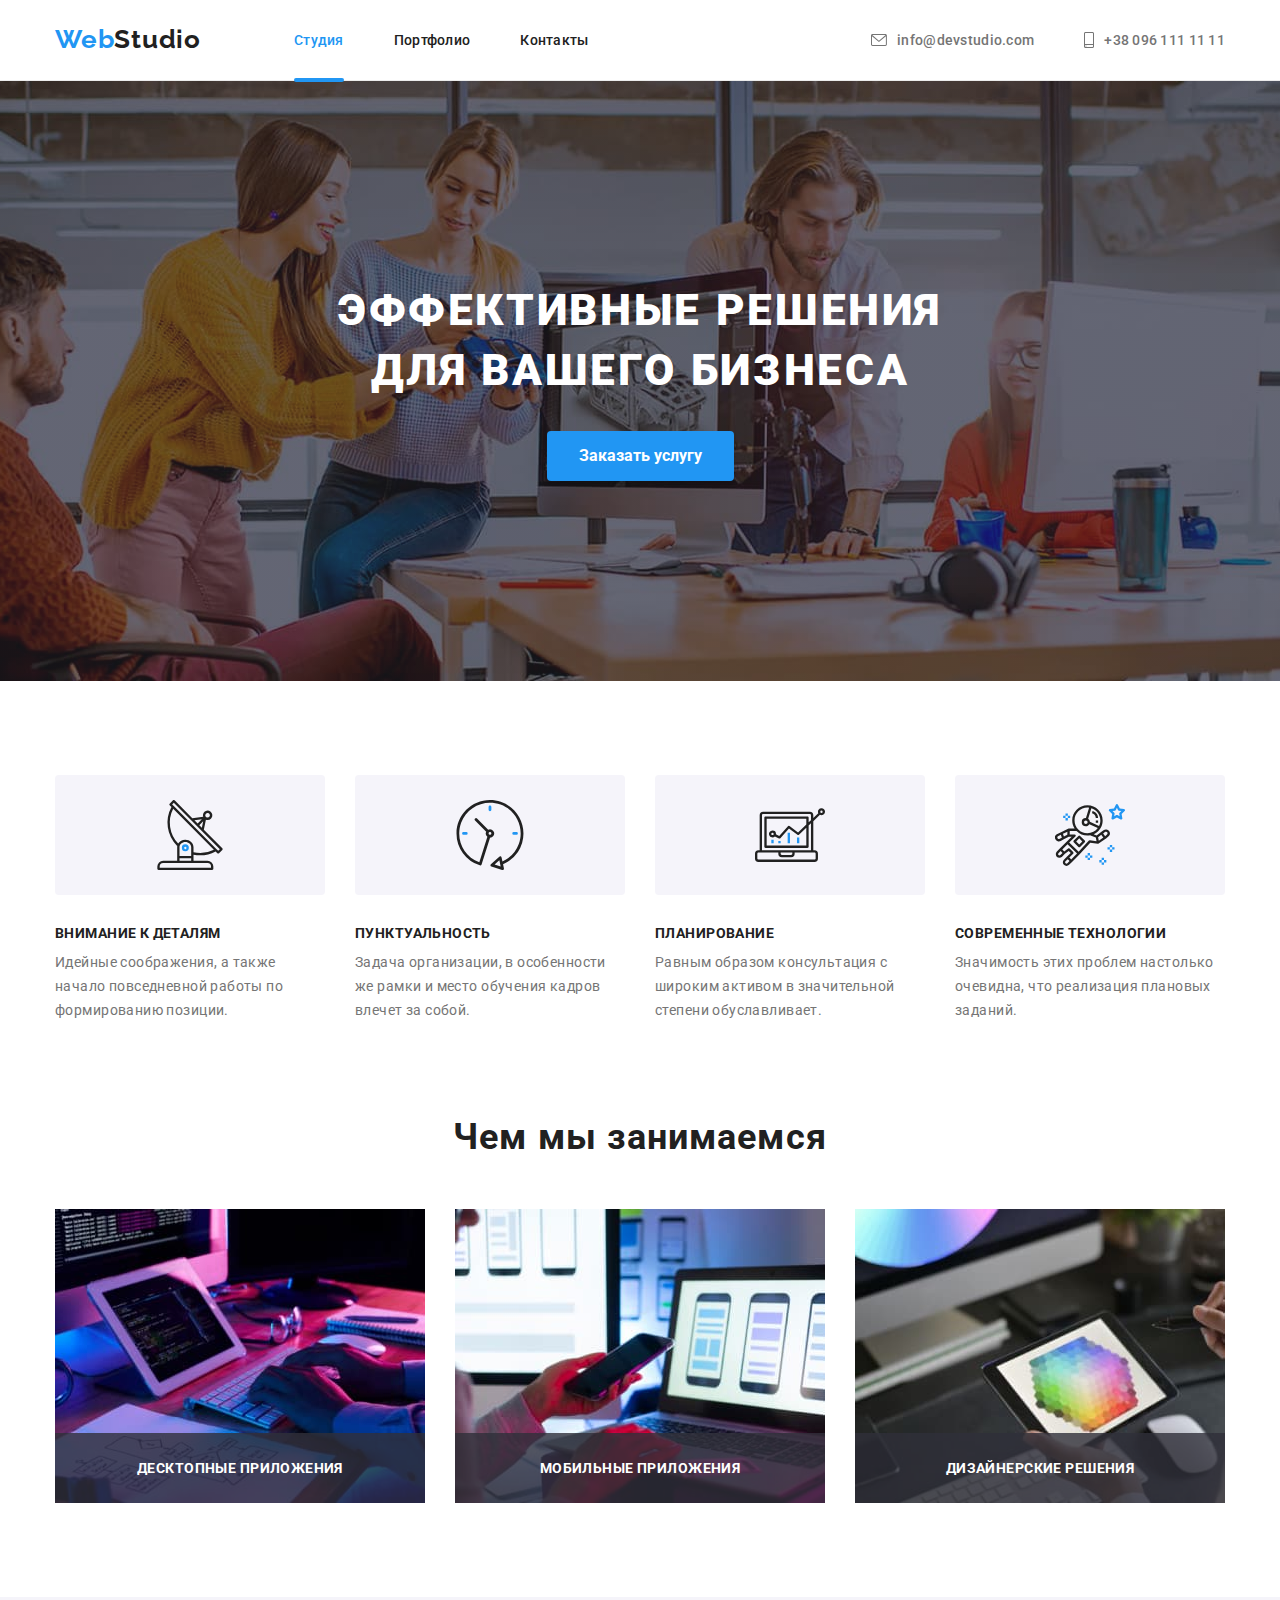
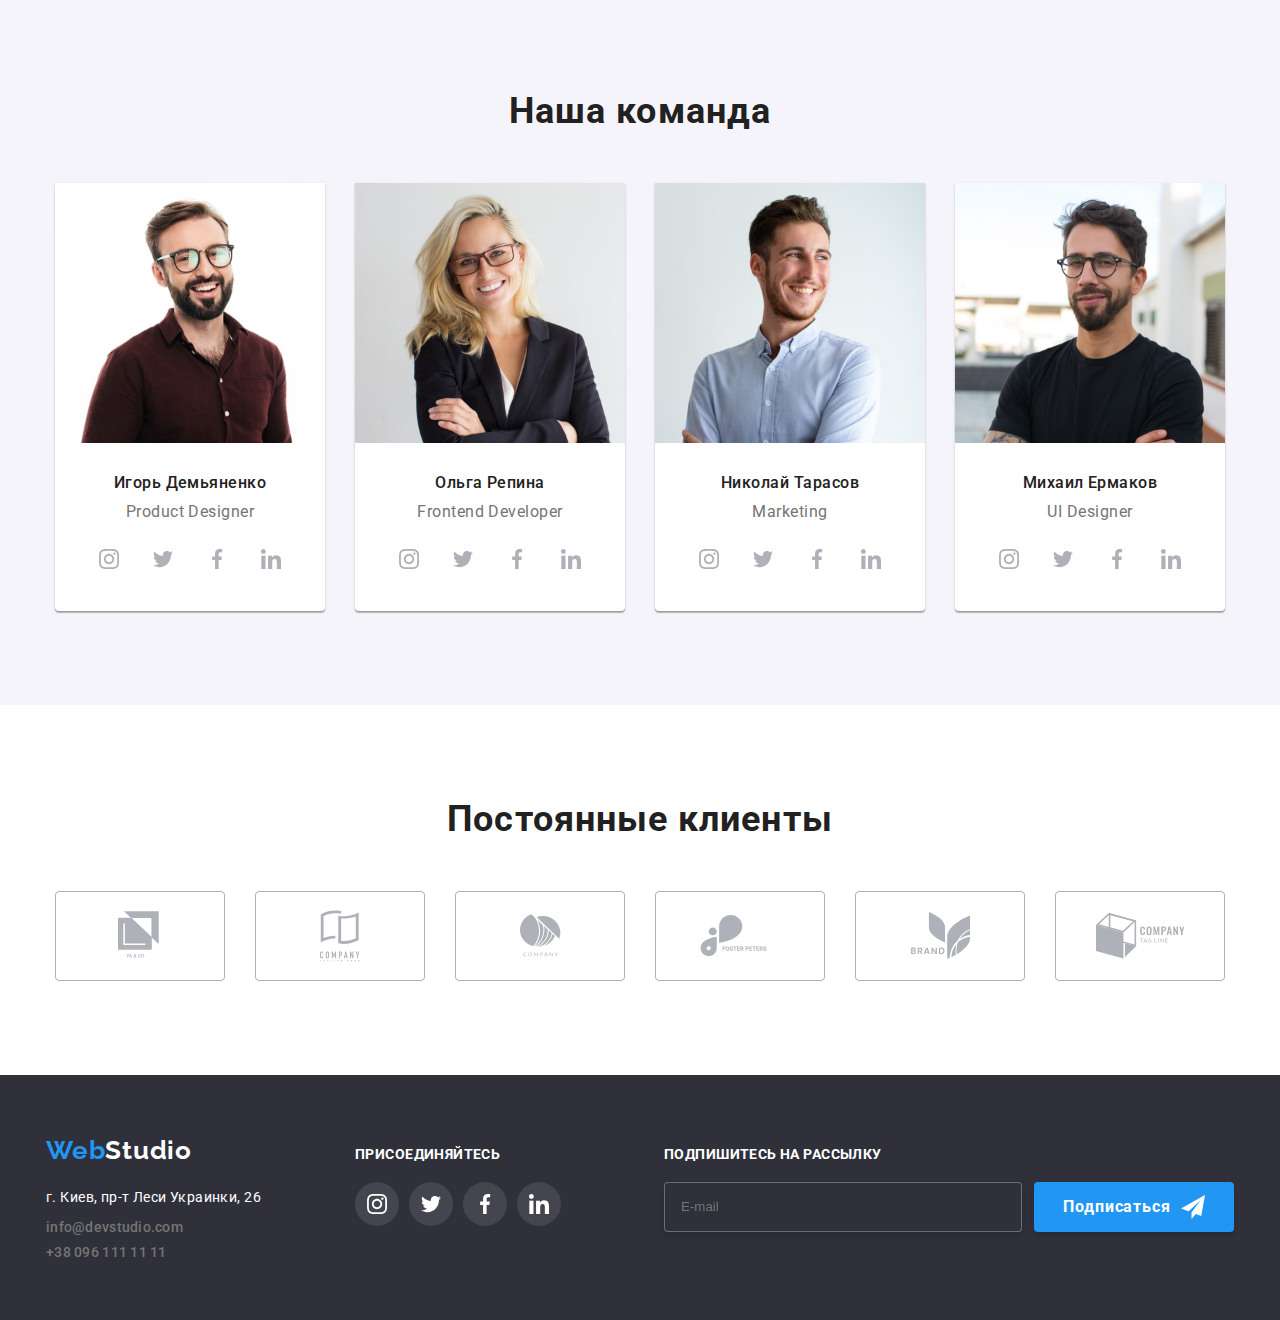
==== index.html @ bc247e1e "Создан репо goit-markup-hw-06" ====
<!DOCTYPE html>
<html lang="ru">
<head>
    <meta charset="UTF-8">
    <meta name="viewport" content="width=device-width, initial-scale=1.0">
    <title>Web Studio</title>
    <link rel="preconnect" href="https://fonts.gstatic.com">
    <link href="https://fonts.googleapis.com/css2?family=Raleway:wght@700&family=Roboto:wght@400;500;700;900&display=swap"
          rel="stylesheet">
    <link rel="stylesheet" href="https://cdnjs.cloudflare.com/ajax/libs/modern-normalize/1.0.0/modern-normalize.min.css"
    integrity="sha512-ISS7cAi1PEhQ8jnbJpJZMd29NlhNj4AWYyLOSp2CE/CsHxTCu+r+t0D2yoJudVrd0/8fTVPUVDzY5Tvli75u/g=="
    crossorigin="anonymous"/>
    <link rel="stylesheet" href="./css/styles.css">
</head>
<body>
    
    <!----header---->

    <header class="header">
        <div class="container">
        <nav class="navigation-header">
    <!----logo----->
            <a href="index.html" class="logo"><span class="logo-color" lang="en">Web</span>Studio</a>
    <!----header navigation-->
        <ul class="navigation-menu">
            <li class="navigation-list">
                <a href="./index.html" class="navigation-link current">Студия</a>
            </li>
            <li class="navigation-list">
                <a href="./portfolio.html" class="navigation-link">Портфолио</a>
            </li>
            <li class="navigation-list">
                <a href="#contacts" class="navigation-link">Контакты</a>
            </li>
        </ul>
        </nav>

    <!--header contacts-->
       
        <ul class="contacts-menu">
            <li class="contacts-list">
                <a href="mailto:info@devstudio.com" class="contacts-link">
                    <svg class="icon-contacts" width="16" height="12">
                        <use href="./images/sprite/sprite.svg#icon-envelope"></use>
                    </svg>info@devstudio.com</a>
            </li>
            <li class="contacts-list">
                <a href="tel:+380961111111" class="contacts-link">
                    <svg class="icon-contacts" width="10" height="16">
                        <use href="./images/sprite/sprite.svg#icon-smartphone"></use>
                    </svg>+38 096 111 11 11</a>
            </li>
        </ul>
    
        </div>
    </header>
    
    <main>
    
    <!--🦸---HERO----->

        <section class="hero">
            <div class="hero-container">
            <h1 class="heading-hero">Эффективные решения для вашего бизнеса</h1>
            <button class="modal-btn-hero" type="button" data-modal-open>Заказать услугу</button>
            </div>
        </section>
   
    <!-----FEATURES----->

        <section class="about section no-padding">
            <div class="container">
            <h2 hidden>особенности</h2>
            <ul class="about-list-menu">
                <li class="about-list icon-antenna">
                    <h3 class="about-header">Внимание к деталям</h3>
                    <p class="about-description">Идейные соображения, а также начало повседневной работы по формированию позиции.</p>
                </li>
                <li class="about-list icon-clock">
                    <h3 class="about-header">Пунктуальность</h3>
                    <p class="about-description">Задача организации, в особенности же рамки и место обучения кадров влечет за собой.</p>
                </li>
                <li class="about-list icon-diagram">
                    <h3 class="about-header">Планирование</h3>
                    <p class="about-description">Равным образом консультация с широким активом в значительной степени обуславливает.</p>
                </li>
                <li class="about-list icon-astronaut">
                    <h3 class="about-header">Современные технологии</h3>
                    <p class="about-description">Значимость этих проблем настолько очевидна, что реализация плановых заданий.</p>
                </li>
            </ul>
            </div>
        </section>

    <!-------WE DO------->

        <section class="wedo section">
            <div class="container">
            <h2 class="wedo-header">Чем мы занимаемся</h2>
            <ul class="wedo-list-menu">
                <li class="wedo-list">
                    <img class="wedo-list-img" src="./images/about/code.jpg" alt="пишет код" width="370" height="294">
                    <div class="product-actions">
                        <p class="article-title">Десктопные приложения</p>
                    </div>
                </li>
                <li class="wedo-list">
                    <img class="wedo-list-img" src="./images/about/phone.jpg" alt="создает макет" width="370" height="294">
                    <div class="product-actions">
                        <p class="article-title">Мобильные приложения</p>
                    </div>
                </li>
                <li class="wedo-list">
                    <img class="wedo-list-img" src="./images/about/color.jpg" alt="выбирает цветовую палитру" width="370" height="294">
                    <div class="product-actions">
                        <p class="article-title">Дизайнерские решения</p>
                    </div>
                </li>
            </ul>
            </div>
        </section>

    <!------OUR TEAM------>

        <section class="team section">
            <div class="container">
            <h3 class="team-header">Наша команда</h3>
            
            <ul class="team-list-menu">
                <li class="team-list">
                    <img class="team-list-img" src="./images/our-team/team-1.jpg" alt="фото Игорь Демьяненко" width="270" height="260">
            <div class="team-list-content">
                    <h3 class="team-name">Игорь Демьяненко</h3>
                    <p class="team-description">Product Designer</p>
            <ul class="social-team-menu">
                <li class="social-list list">
                    <a class="social-link" href="">
                        <svg class="social-list-icon">
                            <use href="./images/sprite/sprite.svg#icon-instagram"></use>
                        </svg>
                    </a>
                </li>
                <li class="social-list list">
                    <a class="social-link" href="">
                        <svg class="social-list-icon">
                            <use href="./images/sprite/sprite.svg#icon-twitter"></use>
                        </svg>
                    </a>
                </li>
                <li class="social-list list">
                    <a class="social-link" href="">
                        <svg class="social-list-icon">
                            <use href="./images/sprite/sprite.svg#icon-facebook-1"></use>
                        </svg>
                    </a>
                </li>
                <li class="social-list list">
                    <a class="social-link" href="">
                        <svg class="social-list-icon">
                            <use href="./images/sprite/sprite.svg#icon-linkedin"></use>
                        </svg>
                    </a>
                </li>
            </ul>
            </div>
                </li>

                <li class="team-list">
                    <img class="team-list-img" src="./images/our-team/team-2.jpg" alt="фото Ольга Репина" width="270" height="260">
            <div class="team-list-content">   
                    <h3 class="team-name">Ольга Репина</h3>
                    <p class="team-description">Frontend Developer</p>
            <ul class="social-team-menu">
                <li class="social-list list">
                    <a class="social-link" href="">
                        <svg class="social-list-icon">
                            <use href="./images/sprite/sprite.svg#icon-instagram"></use>
                        </svg>
                    </a>
                </li>
                <li class="social-list list">
                    <a class="social-link" href="">
                        <svg class="social-list-icon">
                            <use href="./images/sprite/sprite.svg#icon-twitter"></use>
                        </svg>
                    </a>
                </li>
                <li class="social-list list">
                    <a class="social-link" href="">
                        <svg class="social-list-icon">
                            <use href="./images/sprite/sprite.svg#icon-facebook-1"></use>
                        </svg>
                    </a>
                </li>
                <li class="social-list list">
                    <a class="social-link" href="">
                        <svg class="social-list-icon">
                            <use href="./images/sprite/sprite.svg#icon-linkedin"></use>
                        </svg>
                    </a>
                </li>
            </ul>
            </div>

                </li>
                <li class="team-list">
                    <img class="team-list-img" src="./images/our-team/team-3.jpg" alt="фото Николай Тарасов" width="270" height="260">
            <div class="team-list-content">   
                    <h3 class="team-name">Николай Тарасов</h3>
                    <p class="team-description">Marketing</p>
            <ul class="social-team-menu">
                <li class="social-list list">
                    <a class="social-link" href="">
                        <svg class="social-list-icon">
                            <use href="./images/sprite/sprite.svg#icon-instagram"></use>
                        </svg>
                    </a>
                </li>
                <li class="social-list list">
                    <a class="social-link" href="">
                        <svg class="social-list-icon">
                            <use href="./images/sprite/sprite.svg#icon-twitter"></use>
                        </svg>
                    </a>
                </li>
                <li class="social-list list">
                    <a class="social-link" href="">
                        <svg class="social-list-icon">
                            <use href="./images/sprite/sprite.svg#icon-facebook-1"></use>
                        </svg>
                    </a>
                </li>
                <li class="social-list list">
                    <a class="social-link" href="">
                        <svg class="social-list-icon">
                            <use href="./images/sprite/sprite.svg#icon-linkedin"></use>
                        </svg>
                    </a>
                </li>
            </ul>
            </div>
                </li>

                <li class="team-list">
                    <img class="team-list-img" src="./images/our-team/team-4.jpg" alt="фото Михаил Ермаков" width="270" height="260">
            <div class="team-list-content"> 
                    <h3 class="team-name">Михаил Ермаков</h3>
                    <p class="team-description">UI Designer</p>
                    <ul class="social-team-menu">
                        <li class="social-list list">
                            <a class="social-link" href="">
                                <svg class="social-list-icon">
                                    <use href="./images/sprite/sprite.svg#icon-instagram"></use>
                                </svg>
                            </a>
                        </li>
                        <li class="social-list list">
                            <a class="social-link" href="">
                                <svg class="social-list-icon">
                                    <use href="./images/sprite/sprite.svg#icon-twitter"></use>
                                </svg>
                            </a>
                        </li>
                        <li class="social-list list">
                            <a class="social-link" href="">
                                <svg class="social-list-icon">
                                    <use href="./images/sprite/sprite.svg#icon-facebook-1"></use>
                                </svg>
                            </a>
                        </li>
                        <li class="social-list list">
                            <a class="social-link" href="">
                                <svg class="social-list-icon">
                                    <use href="./images/sprite/sprite.svg#icon-linkedin"></use>
                                </svg>
                            </a>
                        </li>
                    </ul>
                    </div>
                </li>
            </ul>
            </div>
        </section>
    </main>

    <!------OUR CLIENTS------->

    <section class="our-clients section">
        <div class="container">
            <h2 class="our-clients-header">Постоянные клиенты</h2>
            <ul class="our-clients-menu">
                <li class="our-clients-list list">
                    <a class="our-clients-link" href="">
                        <svg class="our-clients-icon" width="45" height="50">
                            <use href="./images/sprite/sprite.svg#icon-logo-1"></use>
                        </svg>
                    </a>
                </li>
                <li class="our-clients-list list">
                    <a class="our-clients-link" href="">
                        <svg class="our-clients-icon" width="40" height="52">
                            <use href="./images/sprite/sprite.svg#icon-logo-2"></use>
                        </svg>
                    </a>
                </li>
                <li class="our-clients-list list">
                    <a class="our-clients-link" href="">
                        <svg class="our-clients-icon" width="41" height="43">
                            <use href="./images/sprite/sprite.svg#icon-logo-3"></use>
                        </svg>
                    </a>
                </li>
                <li class="our-clients-list list">
                    <a class="our-clients-link" href="">
                        <svg class="our-clients-icon" width="80" height="42">
                            <use href="./images/sprite/sprite.svg#icon-logo-4"></use>
                        </svg>
                    </a>
                </li>
                <li class="our-clients-list list">
                    <a class="our-clients-link" href="">
                        <svg class="our-clients-icon" width="59" height="47">
                            <use href="./images/sprite/sprite.svg#icon-logo-5"></use>
                        </svg>
                    </a>
                </li>
                <li class="our-clients-list list">
                    <a class="our-clients-link" href="">
                        <svg class="our-clients-icon" width="89" height="46">
                            <use href="./images/sprite/sprite.svg#icon-logo-6"></use>
                        </svg>
                    </a>
                </li>
            </ul>
        </div>

    </section>

    <!-----📧☎️ Footer----->

    <footer class="footer">
        <div class="container">

        <div class="footer-address-content">
        <a class="logo" href="index.html"><span lang="en">Web</span><span class="logo-color">Studio</span></a>
        <address class="address-footer">
            <ul class="footer-list-menu">
                <li class="footer-list"> г. Киев, пр-т Леси Украинки, 26
                </li>
                <li class="footer-list"><a class="contacts-link" href="mailto:info@devstudio.com">info@devstudio.com</a>
                </li>
                <li class="footer-list"><a class="contacts-link" href="tel:+380961111111">+38 096 111 11 11</a>
                </li>
            </ul>
        </address>
        </div>

        <div class="footer-social-content">
            <b class="footer-tagline">присоединяйтесь</b>
            <ul class="footer-social-menu">
                <li class="footer-social-list list">
                    <a class="footer-social-link" href="">
                        <svg class="footer-social-icon">
                            <use href="./images/sprite/sprite.svg#icon-instagram"></use>
                        </svg>
                    </a>
                </li>
                <li class="footer-social-list list">
                    <a class="footer-social-link" href="">
                        <svg class="footer-social-icon">
                            <use href="./images/sprite/sprite.svg#icon-twitter"></use>
                        </svg>
                    </a>
                </li>
                <li class="footer-social-list list">
                    <a class="footer-social-link" href="">
                        <svg class="footer-social-icon">
                            <use href="./images/sprite/sprite.svg#icon-facebook-1"></use>
                        </svg>
                    </a>
                </li>
                <li class="footer-social-list list">
                    <a class="footer-social-link" href="">
                        <svg class="footer-social-icon">
                            <use href="./images/sprite/sprite.svg#icon-linkedin"></use>
                        </svg>
                    </a>
                </li>
            </ul>
        </div>
        <div class="email-input">
            <b class="footer-form-tagline">Подпишитесь на рассылку</b>
            <form action="#" class="footer-submit-form">
                <div class="footer-input">
                    <input type="email" name="email" id="email" placeholder="E-mail" class="footer-form-input">
                    <button type="submit" class="footer-btn-submit">Подписаться 
                        <svg class="icon-send" width="24" height="24">
                        <use href="./images/sprite/sprite.svg#icon-icon-send"></use>
                        </svg>
                    </button>
                </div>
            </form>
        </div>

        </div>
    </footer>

    <!-----Backdrop----->

    <div class="backdrop is-hidden" data-modal>
        <div class="modal">
            <button type="button" class="close-btn" data-modal-close>
                <svg class="close-btn-icon">
                    <use href="./images/sprite/sprite.svg#icon-close-btn"></use>
                </svg>
            </button>

    <!-----Madal Form----->

            <form action="#" class="modal-form">
                <p class="title-madal-form">Оставьте свои данные, мы вам перезвоним</p>
                <label class="madal-form-field">Имя
                    <span class="modal-form-input-wrapper">
                <input type="text" class="modal-form-input" name="name" id="name">
                <svg class="madal-form-input-icon" width="12" height="12">
                    <use href="./images/sprite/sprite.svg#icon-person-black"></use>
                </svg>
                </span>
                </label>

                <label  class="madal-form-field">Телефон
                    <span class="modal-form-input-wrapper">
                <input type="tel" class="modal-form-input" name="tel" id="tel">
                <svg class="madal-form-input-icon" width="13" height="13">
                    <use href="./images/sprite/sprite.svg#icon-phone-black"></use>
                </svg>
                </span>
                </label>

                <label class="madal-form-field">Почта
                    <span class="modal-form-input-wrapper">
                <input type="email" class="modal-form-input" name="email" id="E-mail">
                <svg class="madal-form-input-icon" width="15" height="12">
                    <use href="./images/sprite/sprite.svg#icon-email-black"></use>
                </svg>
                </span>
                </label>

                <label class="madal-form-field">Комментарий
                    <textarea class="modal-form-message" name="user-message" placeholder="Введите текст"></textarea>
                </label>

                <input id="user-policy" type="checkbox" name="check" value="accept-check" class="modal-form-check visually-hidden">
                <label for="user-policy" class="modal-form-check-text">Соглашаюсь с рассылкой и принимаю <a href="">Условия договора</a></label>
                <button type="submit" class="modal-form-btm">Отправить</button>
            </form>
        </div>
    </div>
    <script src="./js/madal.js"></script>
</body>

</html>
---- css/styles.css ----
/* ============================== ROOT  ======================== */

:root {
  /* ========= color ============ */

  --primary-text-color: #757575;
  --primary-heading-color: #212121;
  --primary-active-color: #2196f3;
  --primary-logo-color: #2196f3;
  --white-color: #ffffff;
  --black-color: #212121;

  /* ----------- font ---------- */
  --main-font: Roboto, sans-serif;
  --logo-font: Raleway, sans-serif;

  /* ----------- background ---------- */
  --main-background-color: #ffffff;
  --secondary-background-color-hero: #2f303a;
  --background-color-footer: #2f303a;
  --background-color-team: #f5f4fa;
  --background-btn-hero: #2196f3;
  --background-color-portfolio-projects: #e5e5e5;
  --background-color-btn: #f5f4fa;
  --background-icon: #2196f3;

  /* ------------- border ---------- */
  --border-color-project: #eeeeee;
}

.visually-hidden {
  position: absolute !important;
  clip: rect(1px, 1px, 1px, 1px);
  padding: 0 !important;
  border: 0 !important;
  height: 1px !important;
  width: 1px !important;
  overflow: hidden;
}

/* ===================== COMPONENTS =========================== */

/* ===================== Минимальный сброс ==================== */

html {
  box-sizing: border-box;
}

*,
*::before,
*::after {
  box-sizing: inherit;
}

* body {
  font-family: var(--main-font);
  color: var(--primary-text-color);
  background-color: var(--main-background-color);
  margin: 0;
}

a {
  text-decoration: none;
}

ul {
  list-style: none;
}

.navigation-list .current {
  color: var(--primary-active-color);
}

ul,
ol {
  margin: 0;
  padding: 0;
}

h1,
h2,
h3,
h4,
h5,
h6 {
  margin: 0;
}

p {
  margin: 0;
}

img {
  display: block;
  max-width: 100%;
  height: auto;
}

.container {
  width: 1200px;
  margin: 0 auto;
  padding: 0 15px;
}

.section {
  padding-top: 94px;
  padding-bottom: 94px;
}

/* ===================== HEADER =========================== */

.header {
  border-bottom: 1px solid #ececec;
}

.logo {
  margin-right: 93px;
  margin-top: 24px;
  margin-bottom: 25px;

  font-family: var(--logo-font);
  font-weight: bold;
  font-size: 26px;
  line-height: 1.192;
  letter-spacing: 0.03em;
  color: var(--black-color);
}

.logo-color {
  color: var(--primary-logo-color);
}

.navigation-link {
  font-family: var(--main-font);
  font-weight: 500;
  font-size: 14px;
  line-height: 1.333;
  letter-spacing: 0.02em;
  color: var(--primary-heading-color);

  transition-property: all;
  transition-duration: 250ms;
  transition-timing-function: cubic-bezier(0.4, 0, 0.2, 1);
  transition-delay: 0s;
}

.contacts-link {
  font-family: var(--main-font);
  font-weight: 500;
  font-size: 14px;
  line-height: 1.142;
  letter-spacing: 0.02em;
  color: var(--primary-text-color);
  text-decoration: none;
  align-items: center;
  display: flex;

  transition-property: all;
  transition-duration: 250ms;
  transition-timing-function: cubic-bezier(0.4, 0, 0.2, 1);
  transition-delay: 0s;
}

.navigation-link:hover,
.navigation-link:focus,
.contacts-link:hover,
.contacts-link:focus {
  color: var(--primary-active-color);
}

.navigation-list {
  position: relative;
}

.navigation-link.current::before {
  opacity: 1;
}

.navigation-link::before {
  display: inline-block;
  content: '';
  position: absolute;
  left: 0px;
  bottom: -32px;
  width: 100%;
  height: 4px;
  background-color: #2196f3;
  border-radius: 2px;
  opacity: 0;
}

.header .container {
  width: 1200px;
  margin: auto;
  display: flex;
}

.navigation-header {
  display: flex;
  align-items: center;
}

.navigation-menu {
  display: flex;
  align-items: center;
}

.header .navigation-list:not(:last-child) {
  margin-right: 50px;
}

.contacts-menu {
  display: flex;
  align-items: center;
  margin-left: auto;
}

.header .contacts-list:not(:last-child) {
  margin-right: 50px;
}

.icon-contacts {
  margin-right: 10px;
  fill: currentColor;
}

/* ======================== END OF HEADER ===================================== */

/* ===========================   HERO   ======================================= */

.hero {
  display: flex;
  justify-content: center;
  text-align: center;
  max-width: 1600px;
  padding-top: 200px;
  padding-bottom: 200px;
  margin: 0 auto;
  max-height: 600px;

  background-color: var(--secondary-background-color-hero);
  background-image: linear-gradient(
      to right,
      rgba(47, 48, 58, 0.4),
      rgba(47, 48, 58, 0.4)
    ),
    url(../images/Hero/Img.jpg);
  background-repeat: no-repeat;
  background-position: center;
  background-size: cover;
}

.heading-hero {
  font-family: var(--main-font);
  font-weight: 900;
  font-size: 44px;
  line-height: 1.363;
  text-align: center;
  text-transform: uppercase;
  letter-spacing: 0.06em;
  max-width: 696px;
  color: var(--white-color);
  margin-bottom: 30px;
}

.modal-btn-hero {
  font-family: var(--main-font);
  font-weight: bold;
  font-size: 16px;
  line-height: 1.875;
  color: var(--white-color);
  background: var(--background-btn-hero);
  box-shadow: 0px 4px 4px rgba(0, 0, 0, 0.15);
  border-radius: 4px;
  border: none;
  cursor: pointer;
  padding: 10px 32px;
}

/* ===========================   END HERO   ======================================= */

/* ===========================   FEATURES   ======================================= */

.no-padding {
  padding-bottom: 0;
}

.about-header {
  font-family: var(--main-font);
  font-weight: bold;
  font-size: 14px;
  line-height: 1.142;
  letter-spacing: 0.03em;
  text-transform: uppercase;
  color: var(--primary-heading-color);
  margin-bottom: 10px;
  margin-top: 30px;
}

.about-description {
  font-family: var(--main-font);
  font-weight: normal;
  font-size: 14px;
  line-height: 1.714;
  letter-spacing: 0.03em;
  width: 270px;
}

.about-list-menu {
  display: flex;
}

.about-list::before {
  display: block;
  content: '';
  height: 120px;
  background-position: center;
  background-repeat: no-repeat;
  background-color: #f5f4fa;
  border-radius: 4px;
}

.icon-antenna::before {
  background-image: url(../images/sprite/antenna\ .svg);
}

.icon-clock::before {
  background-image: url(../images/sprite/clock\ .svg);
}

.icon-diagram::before {
  background-image: url(../images/sprite/diagram\ .svg);
}

.icon-astronaut::before {
  background-image: url(../images/sprite/astronaut\ .svg);
}

.about-list:not(:last-child) {
  margin-right: 30px;
}

/* ===========================  END  features ======================================= */

/* ===========================   WEDO    ======================================= */
/* ===========================   TEAM    ======================================= */

.wedo-list-menu {
  position: relative;
  display: flex;
}

.wedo-list:not(:last-child) {
  margin-right: 30px;
}

.product-actions {
  position: absolute;
  bottom: 0;
  max-width: 370px;
  min-height: 70px;
  width: 100%;
  background: rgba(47, 48, 58, 0.8);
}

.article-title {
  font-family: var(--main-font);
  font-weight: bold;
  font-size: 14px;
  line-height: 1.142;
  text-align: center;
  letter-spacing: 0.03em;
  text-transform: uppercase;
  color: #ffffff;
  padding: 27px 82px;
}

.wedo-header,
.team-header {
  font-family: var(--main-font);
  font-weight: bold;
  font-size: 36px;
  line-height: 1.166;
  text-align: center;
  letter-spacing: 0.03em;
  color: var(--primary-heading-color);
  margin-bottom: 50px;
}

.team {
  background-color: var(--background-color-team);
}

.team-name {
  font-family: var(--main-font);
  font-weight: 500;
  font-size: 16px;
  line-height: 1.187;
  letter-spacing: 0.03em;
  color: var(--primary-heading-color);
  margin-bottom: 10px;
}

.team-description {
  font-family: var(--main-font);
  font-weight: normal;
  font-size: 16px;
  line-height: 1.187;
  letter-spacing: 0.03em;
  color: var(--primary-text-color);
  margin-bottom: 16px;
}

.team-list-menu {
  display: flex;
}

.team-list:not(:last-child) {
  margin-right: 30px;
}

.team-list-content {
  padding: 30px 32px;
  text-align: center;
}

.team-list {
  background: var(--main-background-color);
  box-shadow: 0px 1px 3px rgba(0, 0, 0, 0.12), 0px 1px 1px rgba(0, 0, 0, 0.14),
    0px 2px 1px rgba(0, 0, 0, 0.2);
  border-radius: 0px 0px 4px 4px;
}

.social-team-menu {
  display: flex;
  justify-content: space-between;
}

.social-link {
  width: 44px;
  height: 44px;
  color: rgb(175, 177, 184);
  display: flex;
  justify-content: center;
  align-items: center;
  border-radius: 50%;

  transition-property: all;
  transition-duration: 250ms;
  transition-timing-function: cubic-bezier(0.4, 0, 0.2, 1);
  transition-delay: 0s;
}

.social-list-icon {
  width: 20px;
  height: 20px;
  fill: currentcolor;
}

.social-link:hover,
.social-link:focus {
  color: var(--white-color);
  background-color: var(--background-icon);
}

/* ===========================  END TEAM      ======================================= */

/* =========================== OUR CLIENTS     ======================================= */

.our-clients-header {
  font-family: var(--main-font);
  font-style: normal;
  font-weight: bold;
  font-size: 36px;
  line-height: 1.166;
  text-align: center;
  letter-spacing: 0.03em;
  color: var(--primary-heading-color);
  margin-bottom: 50px;
}

.our-clients-menu {
  display: flex;
  justify-content: space-between;
}

.our-clients-link {
  display: flex;
  align-items: center;
  justify-content: center;
  width: 170px;
  height: 90px;
  border: 1px solid #afb1b8;
  box-sizing: border-box;
  border-radius: 4px;
  color: #afb1b8;

  transition-property: all;
  transition-duration: 250ms;
  transition-timing-function: cubic-bezier(0.4, 0, 0.2, 1);
  transition-delay: 0s;
}

.our-clients-icon {
  fill: currentColor;
}

.our-clients-link:hover,
.our-clients-link:focus {
  border: 1px solid #2196f3;
}

.our-clients-link:hover,
.our-clients-link:focus {
  color: #2196f3;
}

/* =========================== OUR CLIENTS     ======================================= */
/* ===========================   FOOTER      ======================================= */

.footer .container {
  display: flex;
  align-items: baseline;
  justify-content: center;
}

.footer-address-content {
  margin-right: 70px;
}

.footer-list {
  font-family: var(--main-font);
  font-size: 14px;
  line-height: 1.714;
  letter-spacing: 0.03em;
  color: var(--white-color);
}

.footer .logo-color {
  color: var(--white-color);
}

.logo > span {
  color: var(--primary-logo-color);
}

.footer {
  background-color: var(--background-color-footer);
  padding-top: 60px;
  padding-bottom: 60px;
}

.address-footer {
  color: rgba(255, 255, 255, 0.6);
  margin-top: 20px;
}

address {
  font-style: normal;
}

.footer-list:not(:last-child) {
  margin-bottom: 9px;
}

.footer-tagline {
  font-family: var(--main-font);
  font-style: normal;
  font-weight: bold;
  font-size: 14px;
  line-height: 1.142;
  letter-spacing: 0.03em;
  text-transform: uppercase;
  color: rgb(255, 255, 255);
  display: inline-block;
  margin-bottom: 20px;
}

.footer-social-menu {
  display: flex;
  justify-content: space-between;
}

.footer-social-link {
  width: 44px;
  height: 44px;
  border-radius: 50%;
  color: #afb1b8;
  display: flex;
  justify-content: center;
  align-items: center;
  background: rgba(255, 255, 255, 0.1);
  margin-right: 10px;

  transition-property: all;
  transition-duration: 250ms;
  transition-timing-function: cubic-bezier(0.4, 0, 0.2, 1);
  transition-delay: 0s;
}

.footer-social-icon {
  width: 20px;
  height: 20px;
  fill: var(--white-color);
}

.footer-social-link:focus,
.footer-social-link:hover {
  background-color: var(--background-icon);
}

.footer-social-content {
  margin-right: 93px;
}

.footer-input {
  display: flex;
}

.footer-form-tagline {
  display: block;
  font-family: var(--main-font);
  font-weight: bold;
  font-size: 14px;
  line-height: 1.142;
  letter-spacing: 0.03em;
  text-transform: uppercase;
  margin-bottom: 20px;
  color: #ffffff;
}

.footer-form-input {
  min-width: 358px;
  height: 50px;
  padding-left: 16px;
  margin-right: 12px;
  color: rgba(255, 255, 255, 0.6);
  background: #2f303a;
  border: 1px solid rgba(255, 255, 255, 0.3);
  box-sizing: border-box;
  filter: drop-shadow(0px 4px 4px rgba(0, 0, 0, 0.15));
  border-radius: 4px;
}

.icon-send {
  margin-left: 10px;
}

.footer-btn-submit {
  display: inline-flex;
  min-width: 200px;
  height: 50px;
  background: #2196f3;
  box-shadow: 0px 4px 4px rgba(0, 0, 0, 0.15);
  border-radius: 4px;
  border: none;
  font-family: var(--main-font);
  font-weight: bold;
  font-size: 16px;
  line-height: 1.87;
  align-items: center;
  justify-content: center;
  letter-spacing: 0.06em;
  color: #ffffff;
  cursor: pointer;
}

/* ===========================  END FOOTER    ======================================= */

/* ============================= BACKDROP  ========================================== */

.backdrop {
  position: fixed;
  left: 0;
  top: 0;
  width: 100%;
  height: 100%;
  background: rgba(0, 0, 0, 0.2);

  transition-property: all;
  transition-duration: 250ms;
  transition-timing-function: cubic-bezier(0.4, 0, 0.2, 1);
  transition-delay: 0s;
}

.is-hidden {
  opacity: 0;
  visibility: hidden;
  pointer-events: none;
}

.modal {
  position: absolute;
  transform: translate(-50%, -50%);
  top: 50%;
  left: 50%;
  width: 528px;
  min-height: 581px;
  background-color: #ffffff;
  box-shadow: 0px 1px 3px rgba(0, 0, 0, 0.12), 0px 1px 1px rgba(0, 0, 0, 0.14),
    0px 2px 1px rgba(0, 0, 0, 0.2);
  border-radius: 4px;

  transition: all 250ms cubic-bezier(0.4, 0, 0.2, 1);
}

.close-btn {
  position: absolute;
  top: 8px;
  right: 8px;
  width: 30px;
  height: 30px;
  background: #ffffff;
  border: 1px solid rgba(0, 0, 0, 0.1);
  border-radius: 50%;
  cursor: pointer;
}

.close-btn-icon {
  width: 11px;
  height: 11px;
}

/* ========================== MODAL FORM ========================================== */

.modal-form {
  padding: 40px 40px;
}

.title-madal-form {
  margin-bottom: 12px;
  font-family: var(--main-font);
  font-style: normal;
  font-weight: bold;
  font-size: 20px;
  line-height: 23px;
  text-align: center;
  letter-spacing: 0.03em;
  color: #212121;
}

.modal-form {
  display: flex;
  flex-direction: column;
}

.modal-form-input {
  width: 100%;
  height: 40px;
  border: 1px solid rgba(33, 33, 33, 0.2);
  border-radius: 4px;
  padding-left: 42px;

  transition-property: all;
  transition-duration: 250ms;
  transition-timing-function: cubic-bezier(0.4, 0, 0.2, 1);
  transition-delay: 0s;
}

.modal-form-input:focus {
  outline: none;
  border: 1px solid #2196f3;
}

.modal-form-input:focus + .madal-form-input-icon,
.modal-form-input:hover + .madal-form-input-icon {
  fill: #2196f3;
}

.modal-form-input:focus,
.madal-form-field textarea:focus,
.modal-form-input:hover,
.madal-form-field textarea:hover {
  outline: none;
  border-color: var(--primary-active-color);
}

.madal-form-field {
  font-family: var(--main-font);
  font-size: 12px;
  line-height: 1.166;
  letter-spacing: 0.01em;
  color: #757575;
  margin-bottom: 10px;
}

.modal-form-input-wrapper {
  position: relative;
  display: block;
  margin-top: 4px;
}

.madal-form-input-icon {
  position: absolute;
  display: block;
  top: 50%;
  left: 15px;
  transform: translateY(-50%);

  transition-property: all;
  transition-duration: 250ms;
  transition-timing-function: cubic-bezier(0.4, 0, 0.2, 1);
  transition-delay: 0s;
}

.modal-form-message {
  width: 100%;
  height: 120px;
  padding: 12px 16px;
  margin-top: 4px;
  resize: none;
  border: 1px solid rgba(33, 33, 33, 0.2);
  border-radius: 4px;

  transition-property: all;
  transition-duration: 250ms;
  transition-timing-function: cubic-bezier(0.4, 0, 0.2, 1);
  transition-delay: 0s;
}

.modal-form-message::placeholder {
  font-family: var(--main-font);
  font-size: 12px;
  line-height: 1.166;
  letter-spacing: 0.01em;
  color: rgba(117, 117, 117, 0.5);
}

.modal-form-check-text {
  font-family: var(--main-font);
  display: flex;
  font-weight: 400;
  font-size: 14px;
  line-height: 1.714;
  letter-spacing: 0.03em;
  color: #757575;
  margin-bottom: 30px;
  text-align: center;
  align-items: center;
  margin-top: 20px;
}

.modal-form-message:focus {
  outline: none;
  border: 1px solid #2196f3;
}

.modal-form-check-text a {
  text-decoration: underline;
}

.modal-form-btm {
  width: 200px;
  height: 50px;
  margin: auto;

  background: #188ce8;
  box-shadow: 0px 4px 4px rgba(0, 0, 0, 0.15);
  border-radius: 4px;
  border: none;
  cursor: pointer;
  font-family: var(--main-font);
  font-weight: bold;
  font-size: 16px;
  line-height: 1.875;
  text-align: center;
  letter-spacing: 0.06em;
  color: #ffffff;
}

.modal-form-check-text::before {
  content: '';
  width: 16px;
  height: 15px;
  border: 1px solid black;
  display: inline-block;
  margin-right: 9px;
  margin-left: 10px;
}

.modal-form-check:checked + .modal-form-check-text::before {
  background: #2196f3;
  border-radius: 2px;
  border: none;
  background-image: url('../images/sprite/Check.svg');
  background-repeat: no-repeat;
  background-position: 50% 50%;
}

.modal-form-input:focus,
.madal-form-field textarea:focus,
.modal-form-input:hover,
.madal-form-field textarea:hover {
  outline: none;
  border-color: var(--primary-active-color);
}

/* ==========================END BACKDROP  ========================================== */
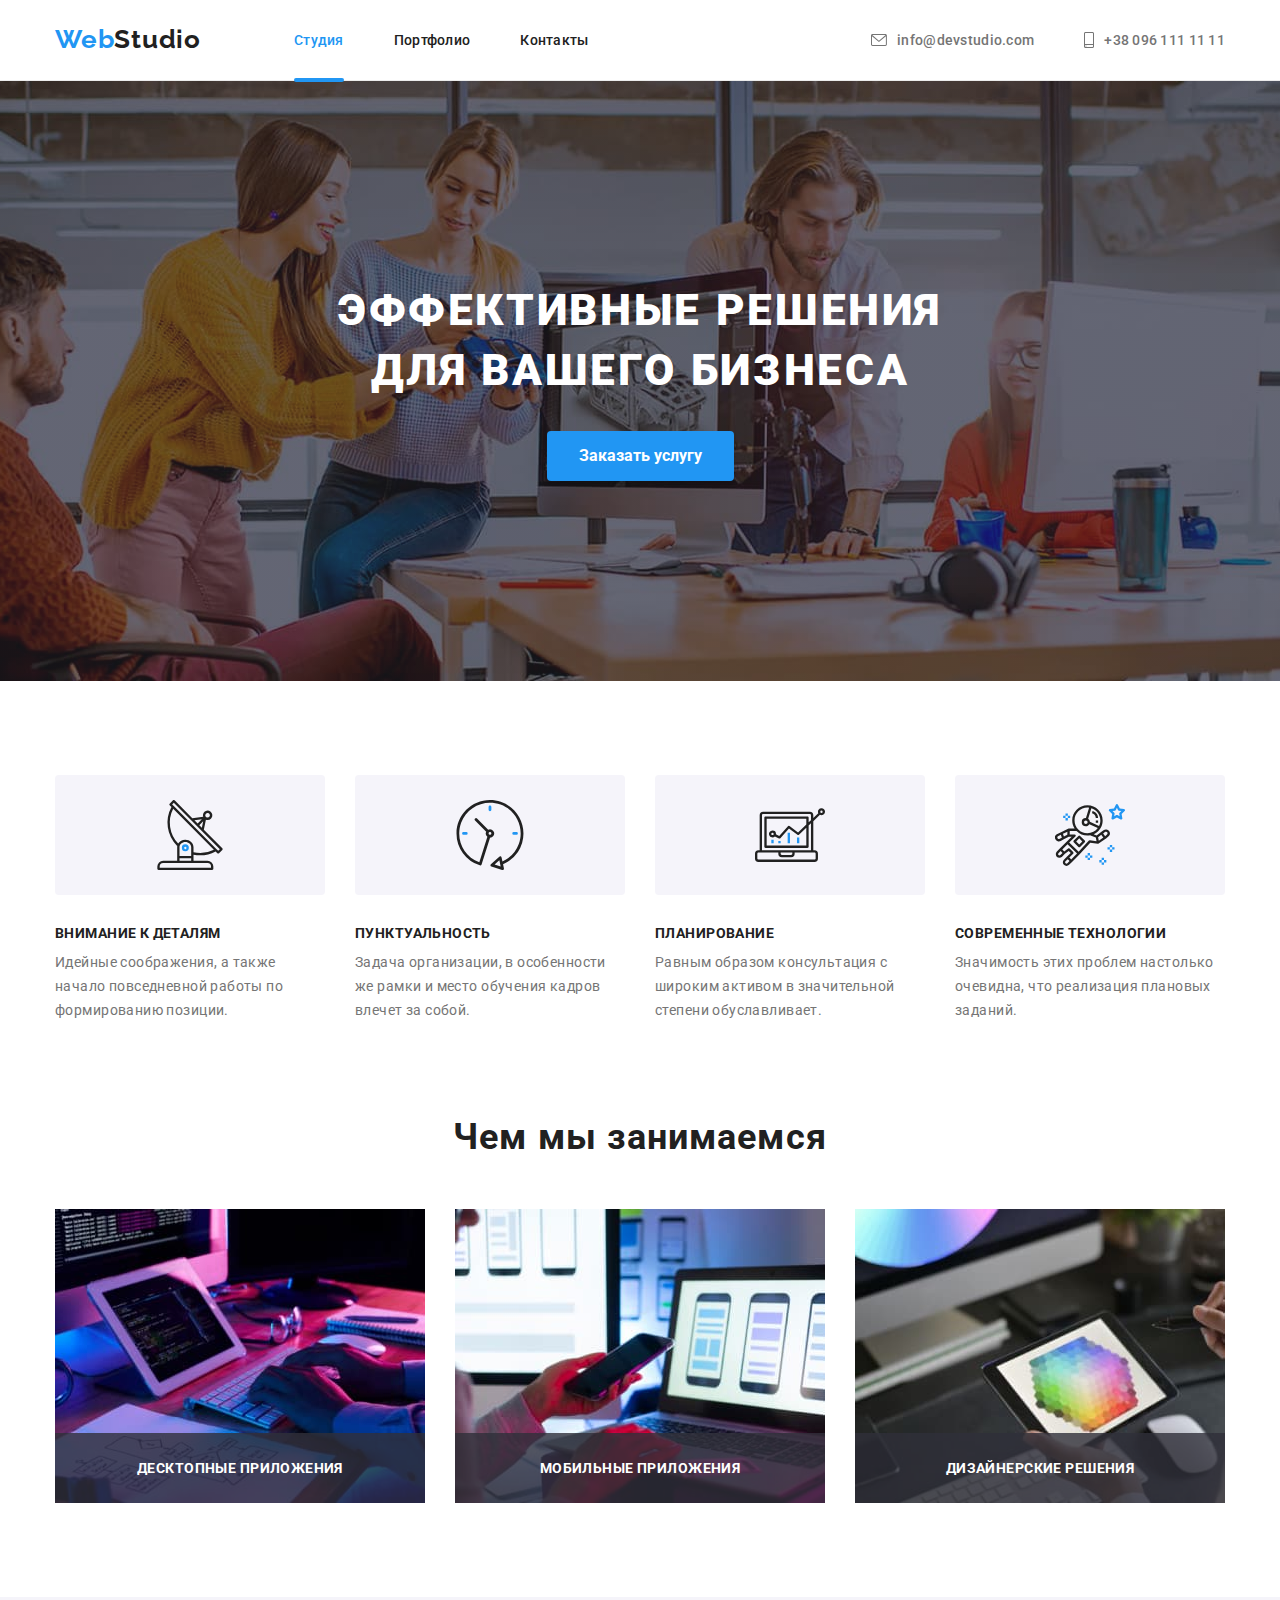
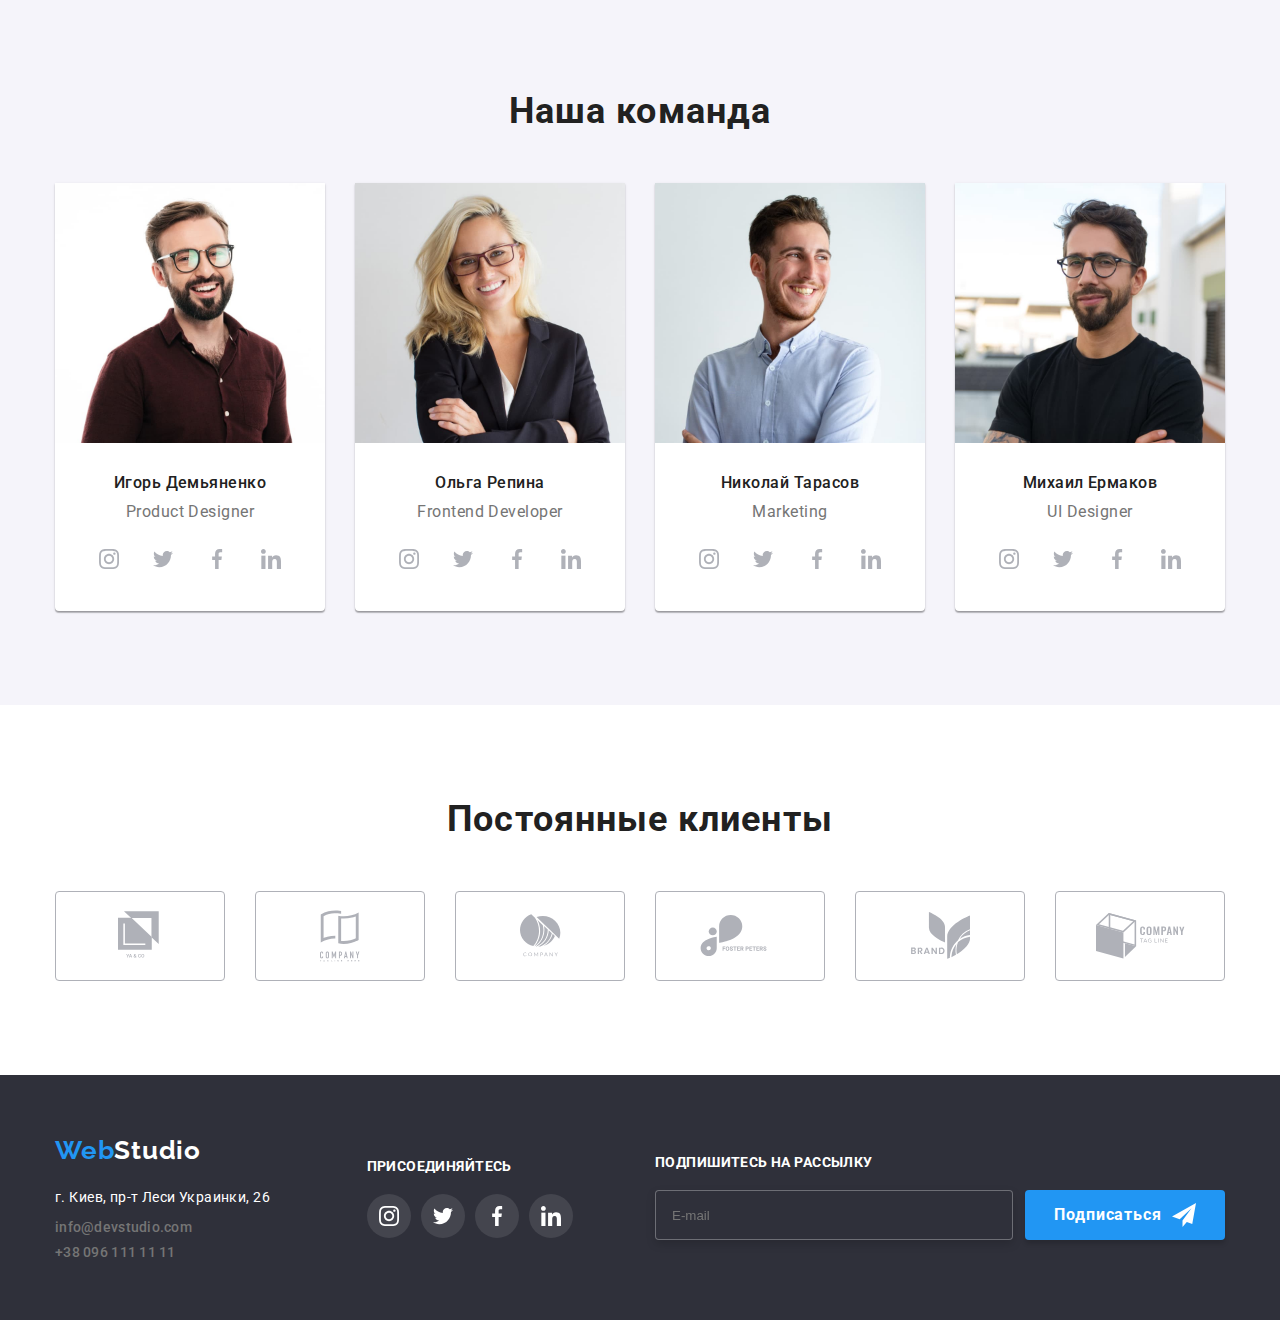
==== commit 291c5c96: "Fixed btn and footer" ====
--- a/index.html
+++ b/index.html
@@ -451,7 +451,7 @@
                 </label>
 
                 <input id="user-policy" type="checkbox" name="check" value="accept-check" class="modal-form-check visually-hidden">
-                <label for="user-policy" class="modal-form-check-text">Соглашаюсь с рассылкой и принимаю <a href="">Условия договора</a></label>
+                <label for="user-policy" class="modal-form-check-text"> <span> Соглашаюсь с рассылкой и принимаю <a href="">Условия договора</a></span></label>
                 <button type="submit" class="modal-form-btm">Отправить</button>
             </form>
         </div>
--- a/css/styles.css
+++ b/css/styles.css
@@ -520,12 +520,8 @@
 
 .footer .container {
   display: flex;
-  align-items: baseline;
-  justify-content: center;
-}
-
-.footer-address-content {
-  margin-right: 70px;
+  align-items: center;
+  justify-content: space-between;
 }
 
 .footer-list {
@@ -607,10 +603,6 @@
 .footer-social-link:focus,
 .footer-social-link:hover {
   background-color: var(--background-icon);
-}
-
-.footer-social-content {
-  margin-right: 93px;
 }
 
 .footer-input {
@@ -706,6 +698,9 @@
 
 .close-btn {
   position: absolute;
+  display: flex;
+  justify-content: center;
+  align-items: center;
   top: 8px;
   right: 8px;
   width: 30px;
@@ -719,6 +714,16 @@
 .close-btn-icon {
   width: 11px;
   height: 11px;
+
+  transition-property: var(--background-icon);
+  transition-duration: 250ms;
+  transition-timing-function: cubic-bezier(0.4, 0, 0.2, 1);
+  transition-delay: 0s;
+}
+
+.close-btn-icon:hover,
+.close-btn-icon:focus {
+  fill: #188ce8;
 }
 
 /* ========================== MODAL FORM ========================================== */
